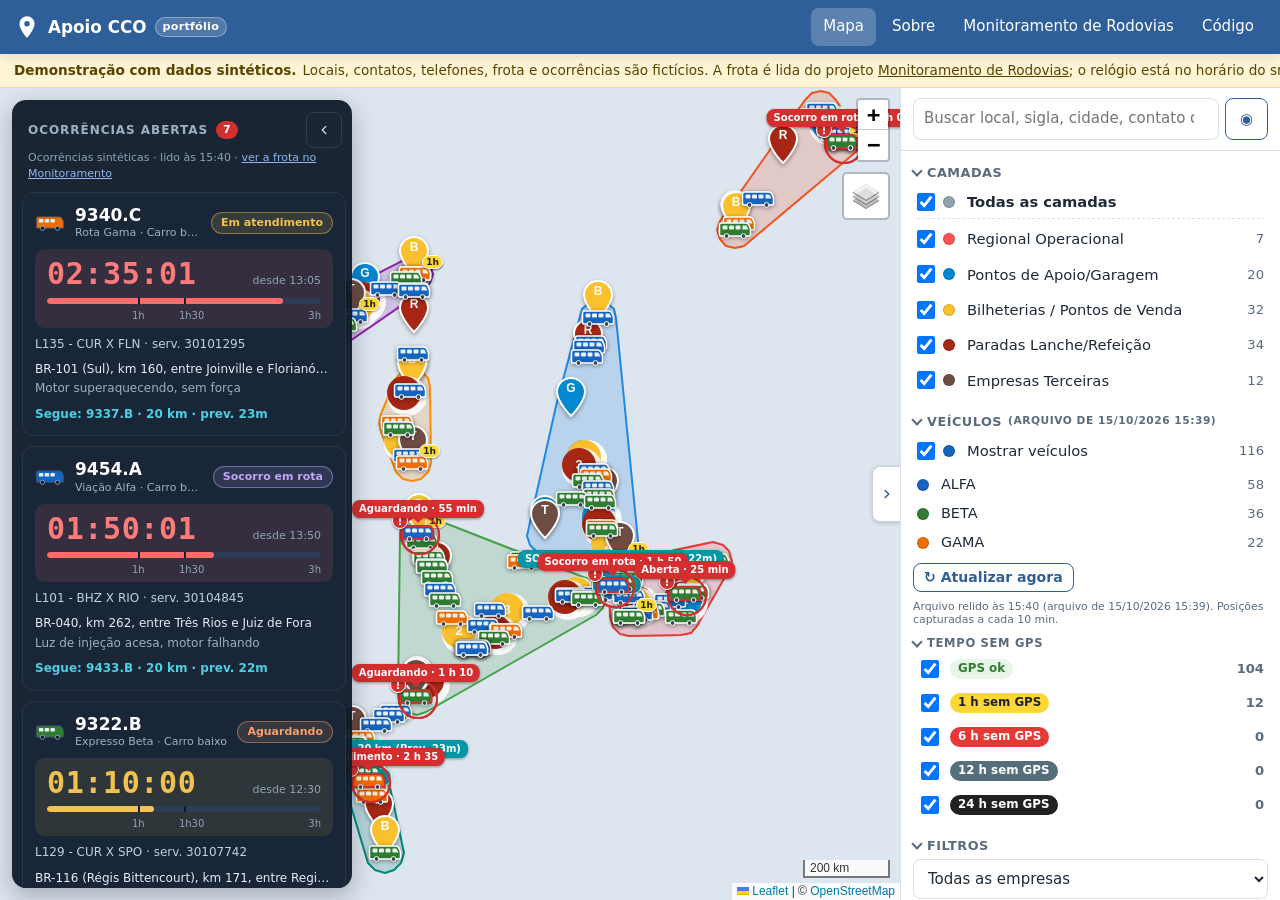
==== index.html @ 181776ce "Versão de portfólio do Apoio CCO com dados sintéticos Página estática (HTML, CSS e JavaScript) do ma" ====
<!DOCTYPE html>
<html lang="pt-BR">
<head>
<meta charset="utf-8">
<meta name="viewport" content="width=device-width, initial-scale=1, viewport-fit=cover">
<meta name="description" content="Apoio CCO, versão de portfólio: mapa de apoio a um centro de controle operacional de ônibus rodoviários, com dados sintéticos, em HTML e JavaScript puros.">
<title>Apoio CCO · demonstração</title>
<link rel="icon" href="assets/img/favicon.svg" type="image/svg+xml">
<link rel="stylesheet" href="assets/css/app.css">
<link rel="stylesheet" href="assets/vendor/leaflet/leaflet.css">
<link rel="stylesheet" href="assets/vendor/markercluster/MarkerCluster.css">
<link rel="stylesheet" href="assets/css/portfolio.css">
</head>
<body class="mapa-pagina portfolio">
<header class="topo">
  <a class="marca" href="./">
    <svg width="26" height="26" viewBox="0 0 24 24" aria-hidden="true"><path fill="currentColor" d="M12 2a7 7 0 0 0-7 7c0 5.25 7 13 7 13s7-7.75 7-13a7 7 0 0 0-7-7zm0 9.5a2.5 2.5 0 1 1 0-5 2.5 2.5 0 0 1 0 5z"/></svg>
    <span>Apoio CCO</span>
    <span class="versao" title="Versão de portfólio com dados sintéticos">portfólio</span>
  </a>
  <button class="menu-toggle" type="button" aria-label="Menu" aria-expanded="false" data-toggle="menu">&#9776;</button>
  <nav class="menu" id="menu">
    <a href="./" class="ativo">Mapa</a>
    <a href="#sobre" id="abrir-sobre">Sobre</a>
    <a href="https://danielmvr.github.io/monitoramento-rodovias-portifolio/" target="_blank" rel="noopener" title="Projeto irmão: de lá vem a frota deste mapa">Monitoramento de Rodovias</a>
    <a href="https://github.com/danielmvr/apoio-cco-portifolio" target="_blank" rel="noopener">Código</a>
  </nav>
</header>
<div class="faixa-aviso" role="note">
  <strong>Demonstração com dados sintéticos.</strong> <span class="longo">Locais, contatos, telefones, frota e ocorrências são fictícios.
  A frota é lida do projeto <a href="https://github.com/danielmvr/monitoramento-rodovias-portifolio" target="_blank" rel="noopener">Monitoramento de Rodovias</a>;
  o relógio está no horário do snapshot da frota.</span> <a href="#sobre" id="abrir-sobre-2">Saiba mais</a>.
</div>
<div class="mapa-layout" id="mapa-layout">
  <div class="mapa-area">
    <div id="mapa" role="application" aria-label="Mapa de apoio"></div>
    <section class="painel-oc" id="painel-oc" aria-label="Ocorrências de socorro abertas">
      <div class="painel-oc-topo">
        <h2>Ocorrências abertas</h2>
        <span class="painel-oc-total" id="ocorrencias-total">0</span>
        <button type="button" class="painel-oc-recolher" id="oc-recolher" aria-label="Recolher a lista de ocorrências" title="Recolher">
          <svg width="14" height="14" viewBox="0 0 24 24" aria-hidden="true"><path d="M15 6l-6 6 6 6" fill="none" stroke="currentColor" stroke-width="2.5" stroke-linecap="round" stroke-linejoin="round"/></svg>
        </button>
      </div>
      <p class="painel-oc-info"><span id="ocorrencias-info">Ocorrências sintéticas</span> · <a href="https://danielmvr.github.io/monitoramento-rodovias-portifolio/" target="_blank" rel="noopener">ver a frota no Monitoramento</a></p>
      <p class="painel-oc-erro" id="ocorrencias-erro" hidden></p>
      <div class="painel-oc-lista rolagem-escura" id="ocorrencias-lista"><p class="painel-oc-vazio">Nenhuma ocorrência aberta.</p></div>
    </section>
    <button type="button" class="pilula-oc" id="pilula-oc" aria-label="Mostrar a lista de ocorrências" hidden>
      <span>Ocorrências</span><span class="painel-oc-total" id="pilula-total">0</span><span class="pilula-tempo" id="pilula-tempo"></span>
      <svg width="14" height="14" viewBox="0 0 24 24" aria-hidden="true"><path d="M9 6l6 6-6 6" fill="none" stroke="currentColor" stroke-width="2.5" stroke-linecap="round" stroke-linejoin="round"/></svg>
    </button>
    <button type="button" class="aba-painel" id="aba-painel" aria-controls="painel" aria-expanded="true" aria-label="Recolher o painel lateral" title="Recolher o painel lateral">
      <svg width="14" height="14" viewBox="0 0 24 24" aria-hidden="true"><path d="M9 6l6 6-6 6" fill="none" stroke="currentColor" stroke-width="2.5" stroke-linecap="round" stroke-linejoin="round"/></svg>
    </button>
  </div>
  <aside class="painel-lateral" id="painel">
    <div class="painel-toggle" data-painel-toggle title="Mostrar/ocultar"></div>
    <div class="barra-busca">
      <input type="search" id="busca" placeholder="Buscar local, sigla, cidade, contato ou carro" autocomplete="off" aria-label="Buscar">
      <button type="button" class="btn sec" id="btn-localizar" title="Minha posição">&#9673;</button>
    </div>
    <div class="painel-conteudo" id="painel-conteudo">
      <div id="tela-inicial">
        <div class="secao recolhivel" id="secao-camadas">
          <h3><button type="button" class="recolher" data-recolher="camadas" aria-expanded="true">Camadas</button></h3>
          <div class="secao-corpo">
            <label class="camada-item camada-todas"><input type="checkbox" id="camadas-todas" checked><span class="bolinha" style="background:#90A4AE"></span><span>Todas as camadas</span></label>
            <div id="lista-camadas"></div>
          </div>
        </div>
        <div class="secao recolhivel" id="secao-veiculos">
          <h3><button type="button" class="recolher" data-recolher="veiculos" aria-expanded="true">Veículos <small class="mudo" id="veiculos-info"></small></button></h3>
          <div class="secao-corpo">
            <label class="camada-item"><input type="checkbox" id="veiculos-ligado" checked><span class="bolinha" style="background:#1565C0"></span><span>Mostrar veículos</span><span class="total" id="veiculos-total">0</span></label>
            <div id="veiculos-empresas"></div>
            <div class="atualizar-gps">
              <button type="button" class="btn sec pequeno" id="veiculos-atualizar" title="Relê agora o arquivo de posições do Monitoramento de Rodovias">&#8635; Atualizar agora</button>
              <small class="mudo" id="veiculos-atualizar-info">Posições capturadas a cada 10 min.</small>
            </div>
            <div class="secao recolhivel" id="secao-faixas">
              <div class="subtitulo-faixas"><button type="button" class="recolher" data-recolher="faixas" aria-expanded="true">Tempo sem GPS</button></div>
              <div class="secao-corpo" id="veiculos-faixas">
                <label class="faixa-item"><input type="checkbox" data-faixa="ok" checked><span class="chip-gps gps-ok">GPS ok</span><span class="total" data-total-faixa="ok">0</span></label>
                <label class="faixa-item"><input type="checkbox" data-faixa="1h" checked><span class="chip-gps gps-1h">1 h sem GPS</span><span class="total" data-total-faixa="1h">0</span></label>
                <label class="faixa-item"><input type="checkbox" data-faixa="6h" checked><span class="chip-gps gps-6h">6 h sem GPS</span><span class="total" data-total-faixa="6h">0</span></label>
                <label class="faixa-item"><input type="checkbox" data-faixa="12h" checked><span class="chip-gps gps-12h">12 h sem GPS</span><span class="total" data-total-faixa="12h">0</span></label>
                <label class="faixa-item"><input type="checkbox" data-faixa="24h" checked><span class="chip-gps gps-24h">24 h sem GPS</span><span class="total" data-total-faixa="24h">0</span></label>
              </div>
            </div>
            <p class="atalhos" id="veiculos-erro" hidden></p>
          </div>
        </div>
        <div class="secao recolhivel" id="filtros-extra">
          <h3><button type="button" class="recolher" data-recolher="filtros" aria-expanded="true">Filtros</button></h3>
          <div class="secao-corpo">
            <div class="grade" style="gap:8px">
              <select id="filtro-empresa" aria-label="Empresa"><option value="">Todas as empresas</option></select>
              <select id="filtro-uf" aria-label="UF"><option value="">Todas as UFs</option></select>
            </div>
            <p class="atalhos" id="filtros-aviso" hidden></p>
          </div>
        </div>
        <div class="secao">
          <h3>Dicas</h3>
          <p class="atalhos">Clique com o botão direito (ou toque e segure) em qualquer ponto do mapa para ver os apoios mais próximos ou buscar mecânicas, borracharias, postos e pedágios no OpenStreetMap. Clique num ônibus com ocorrência para ver os carros candidatos ao socorro. Use o botão &#9673; para usar a sua posição.</p>
        </div>
      </div>
      <div id="tela-resultados" hidden></div>
      <div id="tela-detalhe" hidden></div>
    </div>
  </aside>
</div>

<dialog id="sobre" class="sobre" aria-labelledby="sobre-titulo">
  <form method="dialog">
    <h2 id="sobre-titulo">Sobre esta demonstração</h2>
    <p>O <strong>Apoio CCO</strong> é um mapa de apoio ao centro de controle operacional de uma empresa de ônibus rodoviários: pontos de apoio e garagens, bilheterias, paradas de refeição, empresas terceiras e regionais, com contatos, a última posição de cada carro, as ocorrências de socorro abertas e uma busca de apoios fora do cadastro no OpenStreetMap.</p>
    <p>O sistema original é um app Django com login, perfis, cadastro, auditoria e importação de KML, hospedado em nuvem e adequado à LGPD. Esta versão de portfólio é uma página estática (HTML, CSS e JavaScript) publicada no GitHub Pages: o mesmo front-end, com as consultas ao servidor trocadas por arquivos de dados e com a lógica de posições, faixas de GPS, distâncias e previsão de chegada portada para JavaScript.</p>
    <p><strong>Todos os dados são sintéticos</strong>, gerados por script com seed fixa. A frota (carros, placas e posições) é lida do projeto irmão <a href="https://github.com/danielmvr/monitoramento-rodovias-portifolio" target="_blank" rel="noopener">Monitoramento de Rodovias</a>, também sintético; as ocorrências referem carros dessa mesma frota. Os telefones são fictícios e os botões de WhatsApp ficam desativados. O relógio da página começa no horário do snapshot da frota e avança em tempo real.</p>
    <p><a href="https://github.com/danielmvr/apoio-cco-portifolio" target="_blank" rel="noopener">Código e documentação no GitHub</a></p>
    <div class="acoes"><button type="submit" class="btn">Fechar</button></div>
  </form>
</dialog>

<script src="assets/vendor/leaflet/leaflet.js"></script>
<script src="assets/vendor/markercluster/leaflet.markercluster.js"></script>
<script src="assets/js/app.js"></script>
<script src="assets/js/dados.js"></script>
<script src="assets/js/mapa.js"></script>
</body>
</html>
---- assets/css/app.css ----
/* Apoio CCO - estilos. Paleta: azul #5389C7, dourado #DFB460, vermelho #A43C3F */
:root {
  --azul: #5389C7; --azul-escuro: #2F5F99; --azul-claro: #EAF1FA;
  --dourado: #DFB460; --vermelho: #A43C3F; --verde: #3E8E5A;
  --fundo: #F4F6F9; --papel: #FFFFFF; --texto: #1F2A37; --texto-2: #5B6B7C; --borda: #D9E0E8;
  --sombra: 0 2px 10px rgba(16, 32, 56, .12); --raio: 10px;
  --topo-altura: 54px;
}
* { box-sizing: border-box; }
[hidden] { display: none !important; }
html, body { margin: 0; height: 100%; }
body { font: 15px/1.45 system-ui, -apple-system, "Segoe UI", Roboto, Helvetica, Arial, sans-serif; color: var(--texto); background: var(--fundo); }
a { color: var(--azul-escuro); }
h1, h2, h3 { margin: 0 0 .5em; line-height: 1.2; }
h1 { font-size: 1.45rem; } h2 { font-size: 1.15rem; } h3 { font-size: 1rem; }
small, .mudo { color: var(--texto-2); }
code { background: var(--azul-claro); padding: 0 .3em; border-radius: 4px; }

/* Topo ------------------------------------------------------------------- */
.topo { height: var(--topo-altura); background: var(--azul-escuro); color: #fff; display: flex; align-items: center; padding: 0 14px; gap: 14px; position: sticky; top: 0; z-index: 1100; box-shadow: var(--sombra); }
.marca { color: #fff; text-decoration: none; font-weight: 700; display: flex; align-items: center; gap: 8px; font-size: 1.05rem; white-space: nowrap; }
.marca .versao { font-size: .7rem; font-weight: 600; letter-spacing: .02em; padding: 1px 7px; border-radius: 999px; background: rgba(255,255,255,.16); border: 1px solid rgba(255,255,255,.35); }
.menu { display: flex; align-items: center; gap: 4px; margin-left: auto; }
.menu > a, .menu summary { color: #fff; text-decoration: none; padding: 8px 12px; border-radius: 8px; cursor: pointer; list-style: none; white-space: nowrap; }
.menu > a:hover, .menu summary:hover { background: rgba(255,255,255,.14); }
.menu > a.ativo { background: rgba(255,255,255,.22); }
.menu summary small { color: rgba(255,255,255,.75); font-weight: 400; }
.menu summary::-webkit-details-marker { display: none; }
.submenu { position: relative; }
.submenu > div { position: absolute; right: 0; top: 100%; background: var(--papel); color: var(--texto); min-width: 220px; border-radius: 8px; box-shadow: var(--sombra); padding: 6px; display: flex; flex-direction: column; z-index: 1200; }
.submenu > div a, .submenu > div button.link { color: var(--texto); text-decoration: none; padding: 8px 10px; border-radius: 6px; text-align: left; background: none; border: 0; font: inherit; cursor: pointer; width: 100%; }
.submenu > div a:hover, .submenu > div button.link:hover { background: var(--azul-claro); }
.menu-toggle { display: none; margin-left: auto; background: none; border: 0; color: #fff; font-size: 1.5rem; cursor: pointer; }
@media (max-width: 860px) {
  .menu-toggle { display: block; }
  .menu { display: none; position: absolute; top: var(--topo-altura); left: 0; right: 0; background: var(--azul-escuro); flex-direction: column; align-items: stretch; padding: 8px; gap: 2px; }
  .menu.aberto { display: flex; }
  .submenu > div { position: static; box-shadow: none; background: rgba(255,255,255,.08); }
  .submenu > div a, .submenu > div button.link { color: #fff; }
}

/* Mensagens ---------------------------------------------------------------- */
.mensagens { position: fixed; top: calc(var(--topo-altura) + 10px); left: 50%; transform: translateX(-50%); z-index: 1300; width: min(560px, 94vw); display: flex; flex-direction: column; gap: 6px; }
.msg { background: var(--papel); border-left: 5px solid var(--azul); padding: 10px 36px 10px 14px; border-radius: 8px; box-shadow: var(--sombra); position: relative; }
.msg.success { border-color: var(--verde); } .msg.error { border-color: var(--vermelho); } .msg.warning { border-color: var(--dourado); }
.msg .fechar { position: absolute; right: 6px; top: 4px; background: none; border: 0; font-size: 1.3rem; cursor: pointer; color: var(--texto-2); }
body.sem-topo .mensagens { top: 10px; }

/* Layout de páginas comuns -------------------------------------------------- */
.pagina { max-width: 1100px; margin: 0 auto; padding: 22px 16px 40px; }
.pagina.estreita { max-width: 720px; }
.cartao { background: var(--papel); border-radius: var(--raio); box-shadow: var(--sombra); padding: 20px; margin-bottom: 18px; }
.cabecalho { display: flex; align-items: center; justify-content: space-between; gap: 12px; flex-wrap: wrap; margin-bottom: 14px; }
.acoes { display: flex; gap: 8px; flex-wrap: wrap; align-items: center; }

/* Botões e formulários ------------------------------------------------------ */
.btn { display: inline-flex; align-items: center; gap: 6px; padding: 8px 14px; border-radius: 8px; border: 1px solid var(--azul-escuro); background: var(--azul-escuro); color: #fff; text-decoration: none; font: inherit; font-weight: 600; cursor: pointer; line-height: 1.2; }
.btn:hover { filter: brightness(1.08); }
.btn.sec { background: var(--papel); color: var(--azul-escuro); }
.btn.sec:hover { background: var(--azul-claro); }
.btn.perigo { background: var(--vermelho); border-color: var(--vermelho); color: #fff; }
.btn.pequeno { padding: 5px 10px; font-size: .88rem; }
.btn:disabled { opacity: .55; cursor: not-allowed; }
button.link { background: none; border: 0; color: var(--azul-escuro); text-decoration: underline; cursor: pointer; font: inherit; padding: 0; }
label { display: block; font-weight: 600; margin-bottom: 4px; font-size: .92rem; }
input[type=text], input[type=password], input[type=number], input[type=email], input[type=search], input[type=date], input[type=url], select, textarea {
  width: 100%; padding: 9px 10px; border: 1px solid var(--borda); border-radius: 8px; font: inherit; background: #fff; color: var(--texto);
}
input:focus, select:focus, textarea:focus { outline: 2px solid var(--azul); outline-offset: 1px; border-color: var(--azul); }
input[type=color] { width: 60px; height: 38px; padding: 2px; border: 1px solid var(--borda); border-radius: 8px; background: #fff; }
input[type=checkbox] { width: 18px; height: 18px; vertical-align: middle; }
.campo { margin-bottom: 14px; }
.campo .ajuda, .helptext { display: block; color: var(--texto-2); font-size: .84rem; margin-top: 3px; font-weight: 400; }
.campo ul.errorlist, ul.errorlist { list-style: none; margin: 4px 0 0; padding: 0; color: var(--vermelho); font-size: .88rem; }
.erro-form { background: #FBECEC; border: 1px solid #F2C4C6; color: #7A1E22; border-radius: 8px; padding: 10px 12px; margin-bottom: 14px; }
.grade { display: grid; grid-template-columns: repeat(auto-fit, minmax(220px, 1fr)); gap: 0 16px; }
.grade .largo { grid-column: 1 / -1; }
.checkbox-linha { display: flex; align-items: center; gap: 8px; font-weight: 600; }
.checkbox-linha input { margin: 0; }
.rodape-form { display: flex; gap: 10px; align-items: center; flex-wrap: wrap; margin-top: 18px; padding-top: 14px; border-top: 1px solid var(--borda); }

/* Tabelas ------------------------------------------------------------------- */
.tabela-wrap { overflow-x: auto; }
table.tabela { width: 100%; border-collapse: collapse; font-size: .93rem; }
.tabela th, .tabela td { text-align: left; padding: 9px 10px; border-bottom: 1px solid var(--borda); vertical-align: top; }
.tabela th { background: var(--azul-claro); color: var(--azul-escuro); font-weight: 600; white-space: nowrap; position: sticky; top: 0; }
.tabela tr:hover td { background: #F8FAFD; }
.tabela th a { color: inherit; text-decoration: none; }
.etiqueta { display: inline-block; padding: 2px 8px; border-radius: 999px; font-size: .78rem; font-weight: 600; color: #fff; background: var(--azul); white-space: nowrap; }
.etiqueta.cinza { background: #8A97A6; } .etiqueta.verde { background: var(--verde); } .etiqueta.vermelha { background: var(--vermelho); } .etiqueta.dourada { background: #B98A2B; }
.bolinha { display: inline-block; width: 12px; height: 12px; border-radius: 50%; vertical-align: -1px; margin-right: 4px; border: 1px solid rgba(0,0,0,.15); }
.paginacao { display: flex; gap: 6px; align-items: center; justify-content: center; margin-top: 16px; flex-wrap: wrap; }
.paginacao a, .paginacao span { padding: 6px 10px; border-radius: 6px; border: 1px solid var(--borda); background: #fff; text-decoration: none; }
.paginacao span.atual { background: var(--azul-escuro); color: #fff; border-color: var(--azul-escuro); }
.filtros { display: flex; gap: 10px; flex-wrap: wrap; align-items: end; margin-bottom: 14px; }
.filtros .campo { margin: 0; min-width: 140px; flex: 1; }
.filtros .campo.busca { flex: 2; min-width: 200px; }

/* Cartões de indicadores --------------------------------------------------- */
.indicadores { display: grid; grid-template-columns: repeat(auto-fit, minmax(150px, 1fr)); gap: 12px; margin-bottom: 18px; }
.indicador { background: var(--papel); border-radius: var(--raio); box-shadow: var(--sombra); padding: 14px 16px; }
.indicador .valor { font-size: 1.7rem; font-weight: 700; color: var(--azul-escuro); }
.indicador .rotulo { color: var(--texto-2); font-size: .86rem; }
.indicador.alerta .valor { color: var(--vermelho); }

/* Login --------------------------------------------------------------------- */
.login-fundo { min-height: 100%; display: flex; align-items: center; justify-content: center; padding: 20px; background: linear-gradient(160deg, var(--azul-escuro), var(--azul) 60%, #7FA8DB); }
.login-caixa { background: var(--papel); width: min(420px, 100%); border-radius: 14px; box-shadow: 0 10px 40px rgba(0,0,0,.25); padding: 28px 26px; }
.login-caixa .marca-login { display: flex; align-items: center; gap: 10px; color: var(--azul-escuro); font-weight: 700; font-size: 1.3rem; margin-bottom: 4px; }
.login-caixa .aviso { font-size: .82rem; color: var(--texto-2); margin-top: 16px; border-top: 1px solid var(--borda); padding-top: 12px; }
.senha-temporaria { font-family: ui-monospace, SFMono-Regular, Menlo, Consolas, monospace; font-size: 1.5rem; letter-spacing: .08em; background: var(--azul-claro); padding: 12px 16px; border-radius: 8px; display: inline-block; user-select: all; }

/* Mapa ---------------------------------------------------------------------- */
body.mapa-pagina { overflow: hidden; }
.mapa-layout { position: relative; height: calc(100vh - var(--topo-altura)); height: calc(100dvh - var(--topo-altura)); display: flex; }
/* o mapa ocupa toda a área; o painel de ocorrências e a aba da lateral flutuam por cima */
.mapa-area { position: relative; flex: 1; min-width: 0; height: 100%; }
#mapa { position: absolute; top: 0; right: 0; bottom: 0; left: 0; z-index: 0; background: #DDE5EE; }
.painel-lateral { width: 380px; max-width: 100%; height: 100%; background: var(--papel); border-left: 1px solid var(--borda); display: flex; flex-direction: column; z-index: 1000; }
.painel-lateral .barra-busca { padding: 10px 12px; border-bottom: 1px solid var(--borda); display: flex; gap: 6px; }
.painel-lateral .barra-busca input { flex: 1; }
.painel-conteudo { flex: 1; overflow-y: auto; padding: 12px; }
.painel-lateral h2 { font-size: 1.05rem; color: var(--azul-escuro); margin: 0 0 8px; }
.secao { margin-bottom: 16px; }
.secao h3 { font-size: .8rem; text-transform: uppercase; letter-spacing: .04em; color: var(--texto-2); margin: 0 0 6px; }
.camada-item { display: flex; align-items: center; gap: 8px; padding: 5px 4px; border-radius: 6px; cursor: pointer; font-weight: 500; }
.camada-item:hover { background: var(--azul-claro); }
.camada-item input { margin: 0; }
.camada-item .total { margin-left: auto; color: var(--texto-2); font-size: .82rem; }
.resultado { display: flex; gap: 10px; align-items: center; padding: 8px; border-radius: 8px; cursor: pointer; border: 1px solid transparent; }
.resultado:hover { background: var(--azul-claro); }
.resultado .nome { font-weight: 600; }
.resultado .sub { font-size: .82rem; color: var(--texto-2); }
.resultado .dist { margin-left: auto; font-weight: 600; color: var(--azul-escuro); white-space: nowrap; font-size: .88rem; }
.detalhe-cabecalho { display: flex; gap: 10px; align-items: flex-start; }
.detalhe-cabecalho .btn-voltar { background: none; border: 0; cursor: pointer; font-size: 1.3rem; color: var(--azul-escuro); padding: 0 4px; }
.detalhe-cabecalho h2 { flex: 1; }
.linha-info { display: flex; gap: 8px; align-items: flex-start; margin: 6px 0; font-size: .93rem; }
.linha-info .rotulo { color: var(--texto-2); min-width: 80px; font-size: .84rem; padding-top: 1px; }
.contato { border: 1px solid var(--borda); border-radius: 8px; padding: 8px 10px; margin-bottom: 8px; display: flex; align-items: center; gap: 8px; flex-wrap: wrap; }
.contato .quem { flex: 1; min-width: 120px; }
.contato .quem .funcao { font-size: .78rem; color: var(--texto-2); text-transform: uppercase; letter-spacing: .03em; }
.contato .quem .nome { font-weight: 600; }
.contato .quem .tel { font-size: .95rem; }
.contato .quem .obs { font-size: .8rem; color: var(--texto-2); }
.btn-icone { display: inline-flex; align-items: center; justify-content: center; width: 38px; height: 38px; border-radius: 50%; border: 1px solid var(--borda); background: #fff; color: var(--azul-escuro); text-decoration: none; }
.btn-icone:hover { background: var(--azul-claro); }
.btn-icone.zap { color: #1E8E4E; }
.botoes-detalhe { display: flex; gap: 8px; flex-wrap: wrap; margin: 12px 0; }
.vazio { color: var(--texto-2); font-style: italic; padding: 8px 0; }
.marcador-pino { position: relative; }
.marcador-pino svg { filter: drop-shadow(0 2px 2px rgba(0,0,0,.35)); }
.marcador-pino span { position: absolute; left: 0; right: 0; top: 5px; text-align: center; font-size: 12px; font-weight: 700; color: #fff; line-height: 1; }
/* ônibus: silhueta lateral (34x20) + etiqueta de tempo sem GPS no canto */
.marcador-onibus { position: relative; width: 34px; height: 20px; line-height: 0; }
.marcador-onibus svg { display: block; filter: drop-shadow(0 1px 2px rgba(0,0,0,.4)); }
.marcador-onibus.destaque svg { filter: drop-shadow(0 0 3px #DFB460) drop-shadow(0 0 3px #DFB460) drop-shadow(0 1px 2px rgba(0,0,0,.4)); }
.tag-gps { position: absolute; top: -9px; right: -11px; font: 700 9px/12px system-ui, -apple-system, "Segoe UI", Roboto, Helvetica, Arial, sans-serif; padding: 0 3px; border-radius: 7px; border: 1px solid #fff; box-shadow: 0 1px 2px rgba(0,0,0,.35); white-space: nowrap; }
/* ocorrência aberta no Fluxo: radar (anéis que se expandem), selo "!" e etiqueta com o status */
.marcador-onibus.com-ocorrencia::before, .marcador-onibus.com-ocorrencia::after { content: ""; position: absolute; left: 50%; top: 50%; width: 36px; height: 36px; margin: -18px 0 0 -18px; border-radius: 50%; border: 2.5px solid #D32F2F; pointer-events: none; animation: radar-oc 2.2s ease-out infinite; }
.marcador-onibus.com-ocorrencia::after { animation-delay: 1.1s; }
.marcador-onibus.com-ocorrencia svg { position: relative; z-index: 2; }
@keyframes radar-oc { 0% { transform: scale(.45); opacity: .95; } 100% { transform: scale(2.7); opacity: 0; } }
.selo-oc { position: absolute; left: -9px; top: -10px; z-index: 4; width: 16px; height: 16px; border-radius: 50%; background: #D32F2F; color: #fff; font: 900 11px/16px system-ui, -apple-system, "Segoe UI", Roboto, Helvetica, Arial, sans-serif; text-align: center; border: 1.5px solid #fff; box-shadow: 0 1px 2px rgba(0,0,0,.4); }
.rotulo-oc { position: absolute; left: 50%; bottom: 25px; transform: translateX(-50%); z-index: 4; background: #D32F2F; color: #fff; font: 700 10px/14px system-ui, -apple-system, "Segoe UI", Roboto, Helvetica, Arial, sans-serif; padding: 2px 7px; border-radius: 8px; white-space: nowrap; box-shadow: 0 1px 3px rgba(0,0,0,.4); animation: respirar-oc 2.4s ease-in-out infinite; }
.rotulo-oc::after { content: ""; position: absolute; left: 50%; bottom: -5px; margin-left: -5px; border: 5px solid transparent; border-top-color: #D32F2F; border-bottom: 0; }
@keyframes respirar-oc { 0%, 100% { transform: translateX(-50%) scale(1); } 50% { transform: translateX(-50%) scale(1.07); } }
@media (prefers-reduced-motion: reduce) { .marcador-onibus.com-ocorrencia::before, .marcador-onibus.com-ocorrencia::after, .rotulo-oc { animation: none; } .marcador-onibus.com-ocorrencia::before { transform: scale(1.3); opacity: .7; } .marcador-onibus.com-ocorrencia::after { display: none; } }
.chip-oc { display: inline-block; padding: 1px 8px; border-radius: 999px; font-size: .74rem; font-weight: 700; color: #fff; white-space: nowrap; line-height: 1.5; }
.bloco-oc { background: #FDECEA; border: 1px solid #D32F2F; border-radius: 8px; padding: 8px 10px; margin: 0 0 10px; }
.bloco-oc h4 { margin: 0 0 6px; font-size: .72rem; letter-spacing: .06em; text-transform: uppercase; color: #B71C1C; }
.tooltip-veiculo .tt-oc { margin-top: 3px; }
.tag-gps.gps-1h, .chip-gps.gps-1h { background: #FDD835; color: #212121; }
.tag-gps.gps-6h, .chip-gps.gps-6h { background: #E53935; color: #fff; }
.tag-gps.gps-12h, .chip-gps.gps-12h { background: #546E7A; color: #fff; }
.tag-gps.gps-24h, .chip-gps.gps-24h { background: #212121; color: #fff; }
.marcador-onibus.gps-24h svg { opacity: .7; }
/* carro que segue para um socorro: contorno azul-petróleo, etiqueta e linha tracejada "andando" até o carro quebrado */
.rotulo-soc { position: absolute; left: 50%; bottom: 25px; transform: translateX(-50%); z-index: 4; background: #0097A7; color: #fff; font: 700 10px/14px system-ui, -apple-system, "Segoe UI", Roboto, Helvetica, Arial, sans-serif; padding: 2px 7px; border-radius: 8px; white-space: nowrap; box-shadow: 0 1px 3px rgba(0,0,0,.4); }
.rotulo-soc::after { content: ""; position: absolute; left: 50%; bottom: -5px; margin-left: -5px; border: 5px solid transparent; border-top-color: #0097A7; border-bottom: 0; }
.linha-socorro { animation: andar-socorro 1.2s linear infinite; }
@keyframes andar-socorro { to { stroke-dashoffset: -15; } }
@media (prefers-reduced-motion: reduce) { .linha-socorro { animation: none; } }
.dist-socorro { position: absolute; left: 0; top: 0; transform: translate(-50%, -50%); background: #0097A7; color: #fff; font: 700 10px/16px system-ui, -apple-system, "Segoe UI", Roboto, Helvetica, Arial, sans-serif; padding: 0 7px; border-radius: 8px; white-space: nowrap; border: 1.5px solid #fff; box-shadow: 0 1px 2px rgba(0,0,0,.35); }
.bloco-soc { background: #E0F7FA; border: 1px solid #0097A7; border-radius: 8px; padding: 8px 10px; margin: 0 0 10px; }
.bloco-soc h4 { margin: 0 0 6px; font-size: .72rem; letter-spacing: .06em; text-transform: uppercase; color: #006978; }
/* carros candidatos a atender um socorro: retas finas tracejadas (sem animação) e lista no painel do carro quebrado */
.bloco-cand { background: #ECEFF1; border: 1px solid #90A4AE; border-radius: 8px; padding: 8px 10px; margin: 0 0 10px; }
.bloco-cand h4 { margin: 0 0 6px; font-size: .72rem; letter-spacing: .06em; text-transform: uppercase; color: #455A64; }
.cand-item { display: flex; gap: 8px; align-items: center; padding: 5px 6px; border-radius: 6px; cursor: pointer; border: 1px solid transparent; }
.cand-item:hover { background: #fff; border-color: #B0BEC5; }
.cand-item .nome { font-weight: 600; font-size: .9rem; }
.cand-item .sub { font-size: .8rem; color: var(--texto-2); }
.rotulo-cand { position: absolute; left: 0; top: 0; transform: translate(-50%, -50%); background: #fff; color: #37474F; font: 600 10px/15px system-ui, -apple-system, "Segoe UI", Roboto, Helvetica, Arial, sans-serif; padding: 0 6px; border-radius: 8px; white-space: nowrap; border: 1px solid #90A4AE; box-shadow: 0 1px 2px rgba(0,0,0,.25); }
/* apoios fora do cadastro (OpenStreetMap) */
.osm-cats { display: flex; flex-wrap: wrap; gap: 5px; margin: 4px 0 8px; }
.chip-cat { all: unset; cursor: pointer; display: inline-flex; align-items: center; gap: 5px; padding: 2px 9px 2px 3px; border-radius: 999px; border: 1px solid var(--borda); font-size: .78rem; font-weight: 600; color: var(--texto-2); opacity: .55; }
.chip-cat .sigla { display: inline-flex; align-items: center; justify-content: center; min-width: 18px; height: 18px; padding: 0 3px; border-radius: 999px; background: var(--cor); color: #fff; font-size: .68rem; font-weight: 700; }
.chip-cat.ativa { opacity: 1; color: var(--texto); border-color: var(--cor); background: #fff; }
.osm-linha { display: flex; align-items: center; gap: 8px; flex-wrap: wrap; margin: 0 0 6px; font-size: .85rem; }
.osm-linha select { padding: 3px 6px; border-radius: 6px; border: 1px solid var(--borda); font: inherit; font-size: .85rem; }
.osm-google a { white-space: nowrap; }
.osm-progresso { font-size: .82rem; font-weight: 600; color: var(--azul-escuro); margin: 4px 0 6px; }
.osm-erros { color: var(--vermelho); }
.osm-titulo { display: flex; align-items: center; gap: 6px; margin: 10px 0 2px; font-size: .78rem; letter-spacing: .04em; text-transform: uppercase; color: var(--texto-2); }
.marcador-osm { width: 22px; height: 22px; border-radius: 50%; color: #fff; font: 700 10px/22px system-ui, -apple-system, "Segoe UI", Roboto, Helvetica, Arial, sans-serif; text-align: center; border: 2px solid #fff; box-shadow: 0 1px 3px rgba(0,0,0,.4); letter-spacing: -.02em; }
.popup-osm { font-size: .85rem; line-height: 1.4; }
.popup-osm .mudo { color: var(--texto-2); }
.popup-osm .popup-links { margin-top: 5px; }
.camada-todas { border-bottom: 1px dashed var(--borda); margin-bottom: 4px; padding-bottom: 6px; font-weight: 600; }
.chip-gps { display: inline-block; padding: 1px 8px; border-radius: 999px; font-size: .74rem; font-weight: 700; white-space: nowrap; line-height: 1.5; }
.chip-gps.gps-ok { background: #E8F5E9; color: #2E7D32; }
.subtitulo-faixas { margin: 8px 0 2px; font-size: .72rem; font-weight: 700; letter-spacing: .06em; text-transform: uppercase; color: var(--texto-2); }
.faixa-item { display: flex; align-items: center; gap: 8px; padding: 3px 4px; font-size: .88rem; cursor: pointer; border-radius: 6px; }
.faixa-item:hover { background: var(--azul-claro); }
.faixa-item .total { margin-left: auto; color: var(--texto-2); font-size: .82rem; }
.resultado .chip-res { margin-left: auto; }
.tooltip-veiculo { font: inherit; font-size: .82rem; line-height: 1.35; padding: 6px 9px; border-radius: 6px; border-color: #c9d1d9; }
.tooltip-veiculo .tt-titulo { font-weight: 700; font-size: .86rem; }
.tooltip-veiculo .tt-sub { color: var(--texto-2); }
.tooltip-veiculo .tt-gps { margin-top: 3px; }
.tooltip-veiculo .mudo { color: var(--texto-2); }
.veiculo-item { display: flex; align-items: center; gap: 8px; padding: 4px 4px; font-size: .9rem; cursor: pointer; border-radius: 6px; }
.veiculo-item:hover { background: var(--azul-claro); }
.veiculo-item .total { margin-left: auto; color: var(--texto-2); font-size: .82rem; }
.veiculo-item.desligado { opacity: .45; }
.marcador-aqui { width: 16px; height: 16px; border-radius: 50%; background: var(--dourado); border: 3px solid #fff; box-shadow: 0 0 0 2px var(--dourado); }
.cluster-cco { background: rgba(255,255,255,.85); border-radius: 50%; display: flex; align-items: center; justify-content: center; font-weight: 700; color: #fff; }
.cluster-cco div { width: 34px; height: 34px; border-radius: 50%; display: flex; align-items: center; justify-content: center; font-size: 13px; }
.leaflet-popup-content { font: inherit; }
.leaflet-popup-content .menu-contexto { display: flex; flex-direction: column; gap: 4px; min-width: 190px; }
.leaflet-popup-content .menu-contexto button { text-align: left; }
.painel-toggle { display: none; }
.legenda-chip { display: inline-flex; align-items: center; gap: 5px; font-size: .8rem; color: var(--texto-2); margin-right: 8px; }
.leaflet-control-locate a { font-size: 18px; line-height: 30px; text-align: center; }
.leaflet-container a.leaflet-popup-close-button { font-size: 20px; }
.atalhos { font-size: .8rem; color: var(--texto-2); }
.detalhe-original { font-size: .8rem; color: var(--texto-2); white-space: pre-wrap; background: var(--fundo); padding: 8px; border-radius: 6px; }
.painel-conteudo details summary { cursor: pointer; color: var(--azul-escuro); font-size: .88rem; }

@media (max-width: 760px) {
  .mapa-layout { flex-direction: column; }
  .painel-lateral { position: absolute; left: 0; right: 0; bottom: 0; width: 100%; height: 46%; border-left: 0; border-top: 1px solid var(--borda); border-radius: 14px 14px 0 0; box-shadow: 0 -4px 16px rgba(0,0,0,.15); transition: height .2s; }
  .painel-lateral.recolhido { height: 56px; overflow: hidden; }
  .painel-lateral.expandido { height: 85%; }
  .painel-toggle { display: block; width: 44px; height: 5px; background: var(--borda); border-radius: 3px; margin: 8px auto 0; cursor: pointer; }
}

/* Formulário de local --------------------------------------------------------- */
#mapa-form { height: 320px; border-radius: 8px; border: 1px solid var(--borda); }
.contatos-tabela { width: 100%; border-collapse: collapse; }
.contatos-tabela th { text-align: left; font-size: .82rem; color: var(--texto-2); padding: 4px 6px; }
.contatos-tabela td { padding: 4px 6px; vertical-align: top; }
.contatos-tabela input { padding: 7px 8px; }
.contatos-tabela .remover { text-align: center; }
.contatos-tabela tr.apagado { opacity: .4; }
.geocode-resultados { display: flex; flex-direction: column; gap: 4px; margin-top: 6px; }
.geocode-resultados button { text-align: left; padding: 6px 8px; border: 1px solid var(--borda); background: #fff; border-radius: 6px; cursor: pointer; font: inherit; font-size: .88rem; }
.geocode-resultados button:hover { background: var(--azul-claro); }
.dica { background: var(--azul-claro); border-radius: 8px; padding: 10px 12px; font-size: .88rem; color: var(--azul-escuro); margin-bottom: 12px; }
.termo h2 { margin-top: 1.2em; }
.termo p, .termo li { font-size: .95rem; }

@media print { .topo, .mensagens, .acoes, .filtros, .paginacao { display: none !important; } }

.lista-diferencas { margin: 0; padding-left: 18px; font-size: .9rem; }
.lista-diferencas li { margin: 4px 0; }

/* seções recolhíveis da lateral */
.recolher { all: unset; cursor: pointer; display: inline-flex; align-items: center; gap: 6px; font: inherit; color: inherit; text-transform: inherit; letter-spacing: inherit; }
.recolher::before { content: ""; width: 6px; height: 6px; border-right: 2px solid currentColor; border-bottom: 2px solid currentColor; transform: rotate(45deg); margin-top: -3px; transition: transform .15s; flex: none; }
.recolhivel.recolhido .recolher::before { transform: rotate(-45deg); margin-top: 0; }
.recolhivel.recolhido > .secao-corpo { display: none; }
.recolher:focus-visible { outline: 2px solid var(--azul); outline-offset: 2px; border-radius: 3px; }
#secao-faixas { margin-bottom: 4px; }
.atualizar-gps { display: flex; align-items: center; gap: 8px; margin: 6px 0 4px; flex-wrap: wrap; }
.atualizar-gps small { font-size: .68rem; line-height: 1.2; }
#veiculos-atualizar[disabled] { opacity: .6; cursor: wait; }

/* ocorrências do Fluxo: painel escuro flutuante à esquerda do mapa, um card por ocorrência com cronômetro ao vivo */
.painel-oc { position: absolute; left: 12px; top: 12px; z-index: 500; width: 340px; max-width: calc(100% - 24px); max-height: calc(100% - 24px); display: flex; flex-direction: column; background: rgba(15,27,42,.95); color: #E6EDF5; border-radius: 14px; box-shadow: 0 8px 24px rgba(10,20,35,.28); overflow: hidden; }
.painel-oc-topo { display: flex; align-items: center; gap: 8px; padding: 12px 10px 2px 16px; }
.painel-oc-topo h2 { margin: 0; font-size: 12px; font-weight: 700; letter-spacing: .08em; text-transform: uppercase; color: #9FB0C3; }
.painel-oc-total { font-size: 11px; font-weight: 700; line-height: 1.5; color: #fff; background: #D32F2F; border-radius: 999px; padding: 1px 7px; }
.painel-oc-recolher { margin-left: auto; width: 36px; height: 36px; flex: none; display: flex; align-items: center; justify-content: center; padding: 0; background: transparent; color: #C3D0DD; border: 1px solid #2A3D55; border-radius: 8px; cursor: pointer; }
.painel-oc-recolher:hover { background: #182638; color: #fff; }
.painel-oc-info { margin: 0; padding: 0 16px 10px; font-size: 11px; color: #8FA3B8; }
.painel-oc-info a { color: #8FB8F0; }
.painel-oc-erro { margin: 0 10px 10px; padding: 6px 8px; border-radius: 8px; background: rgba(255,107,107,.12); color: #FF9A9A; font-size: 12px; }
.painel-oc-lista { flex: 1; min-height: 0; overflow-y: auto; display: flex; flex-direction: column; gap: 10px; padding: 0 6px 10px 10px; }
.painel-oc-vazio { margin: 2px 6px 6px; font-size: 13px; color: #8FA3B8; }
.oc-card { flex: none; display: flex; flex-direction: column; gap: 8px; padding: 12px; background: #182638; border: 1px solid #24364C; border-radius: 12px; color: #E6EDF5; cursor: pointer; }
.oc-card:hover { background: #1B2B40; border-color: #3E5878; }
.oc-cab { display: flex; align-items: center; gap: 10px; min-width: 0; }
.oc-cab svg { flex: none; }
.oc-ident { display: flex; flex-direction: column; min-width: 0; }
.oc-carro { font-size: 17px; font-weight: 700; line-height: 1.2; color: #fff; }
.oc-emp { font-size: 11px; color: #9FB0C3; white-space: nowrap; overflow: hidden; text-overflow: ellipsis; }
.oc-status { margin-left: auto; flex: none; font-size: 11px; font-weight: 700; padding: 2px 9px; border: 1px solid; border-radius: 999px; white-space: nowrap; }
.oc-tempo { display: flex; flex-direction: column; gap: 6px; padding: 8px 12px 6px; border-radius: 10px; background: #0F1B2A; }
.oc-tempo-linha { display: flex; align-items: baseline; justify-content: space-between; gap: 8px; }
.oc-relogio { font-family: ui-monospace, SFMono-Regular, Menlo, Consolas, monospace; font-size: 30px; font-weight: 700; line-height: 1.15; letter-spacing: .02em; font-variant-numeric: tabular-nums; color: #E6EDF5; }
.oc-desde { font-size: 11px; color: #8FA3B8; white-space: nowrap; }
.oc-barra { position: relative; height: 6px; border-radius: 3px; background: #2A3D55; overflow: hidden; }
.oc-barra-fill { position: absolute; left: 0; top: 0; bottom: 0; width: 0; border-radius: 3px; background: #6EA8FE; }
.oc-barra-marca { position: absolute; top: 0; bottom: 0; width: 2px; background: #0F1B2A; }
.oc-escala { position: relative; height: 12px; font-size: 10px; line-height: 12px; color: #8FA3B8; }
.oc-escala span { position: absolute; top: 0; }
.oc-card.nivel-1 .oc-tempo { background: rgba(242,193,78,.10); }
.oc-card.nivel-1 .oc-relogio { color: #F2C14E; }
.oc-card.nivel-1 .oc-barra-fill { background: #F2C14E; }
.oc-card.nivel-2 .oc-tempo { background: rgba(255,107,107,.12); }
.oc-card.nivel-2 .oc-relogio { color: #FF7A7A; }
.oc-card.nivel-2 .oc-barra-fill { background: #FF6B6B; }
.oc-linha { font-size: 12px; color: #C3D0DD; }
.oc-local, .oc-defeito { font-size: 12px; white-space: nowrap; overflow: hidden; text-overflow: ellipsis; }
.oc-local { color: #E6EDF5; }
.oc-defeito { color: #9FB0C3; }
.oc-local + .oc-defeito { margin-top: -6px; }
.oc-segue { align-self: flex-start; font-size: 12px; font-weight: 600; color: #4DD0E1; cursor: pointer; }
.oc-segue:hover { text-decoration: underline; }
.oc-semgps { font-size: 11px; color: #8FA3B8; }
.oc-card.sem-posicao .oc-cab svg { opacity: .55; }
.pilula-oc { position: absolute; left: 12px; top: 12px; z-index: 500; height: 44px; display: flex; align-items: center; gap: 10px; padding: 0 14px; background: rgba(15,27,42,.95); color: #fff; border: 0; border-radius: 999px; box-shadow: 0 6px 18px rgba(10,20,35,.28); font: inherit; font-size: 13px; font-weight: 600; cursor: pointer; }
.pilula-oc:hover { background: #182638; }
.pilula-tempo { font-family: ui-monospace, SFMono-Regular, Menlo, Consolas, monospace; font-size: 13px; font-variant-numeric: tabular-nums; color: #E6EDF5; }
.pilula-tempo.nivel-1 { color: #F2C14E; }
.pilula-tempo.nivel-2 { color: #FF7A7A; }
.oc-card:focus-visible, .painel-oc-recolher:focus-visible, .pilula-oc:focus-visible { outline: 2px solid #8FB8F0; outline-offset: 2px; }
/* rolagem fina e escura, no tom do painel */
.rolagem-escura { scrollbar-width: thin; scrollbar-color: #34506F transparent; }
.rolagem-escura::-webkit-scrollbar { width: 8px; }
.rolagem-escura::-webkit-scrollbar-track { background: transparent; }
.rolagem-escura::-webkit-scrollbar-thumb { background: #2A3D55; border-radius: 999px; border: 2px solid rgba(15,27,42,.95); }
.rolagem-escura::-webkit-scrollbar-thumb:hover { background: #3E5878; }
/* aba com seta para recolher e mostrar o painel lateral direito */
.aba-painel { position: absolute; right: 0; top: 50%; transform: translateY(-50%); z-index: 500; width: 28px; height: 56px; padding: 0; display: flex; align-items: center; justify-content: center; background: #fff; color: var(--azul-escuro); border: 1px solid #C9D2DC; border-right: 0; border-radius: 8px 0 0 8px; box-shadow: 0 1px 4px rgba(16,32,56,.18); cursor: pointer; }
.aba-painel:hover { background: var(--azul-claro); }
.aba-painel:focus-visible { outline: 2px solid var(--azul); outline-offset: 2px; }
.aba-painel svg { transition: transform .15s; }
.mapa-layout.lateral-fechada .aba-painel svg { transform: rotate(180deg); }
@media (min-width: 761px) { .mapa-layout.lateral-fechada .painel-lateral { display: none; } }
/* celular: a lateral vira gaveta embaixo (sem a aba) e o painel de ocorrências ocupa a largura, acima da gaveta */
@media (max-width: 760px) {
  .aba-painel { display: none; }
  .painel-oc { right: 12px; width: auto; max-height: calc(54% - 24px); }
}
---- assets/vendor/leaflet/leaflet.css ----
/* required styles */

.leaflet-pane,
.leaflet-tile,
.leaflet-marker-icon,
.leaflet-marker-shadow,
.leaflet-tile-container,
.leaflet-pane > svg,
.leaflet-pane > canvas,
.leaflet-zoom-box,
.leaflet-image-layer,
.leaflet-layer {
	position: absolute;
	left: 0;
	top: 0;
	}
.leaflet-container {
	overflow: hidden;
	}
.leaflet-tile,
.leaflet-marker-icon,
.leaflet-marker-shadow {
	-webkit-user-select: none;
	   -moz-user-select: none;
	        user-select: none;
	  -webkit-user-drag: none;
	}
/* Prevents IE11 from highlighting tiles in blue */
.leaflet-tile::selection {
	background: transparent;
}
/* Safari renders non-retina tile on retina better with this, but Chrome is worse */
.leaflet-safari .leaflet-tile {
	image-rendering: -webkit-optimize-contrast;
	}
/* hack that prevents hw layers "stretching" when loading new tiles */
.leaflet-safari .leaflet-tile-container {
	width: 1600px;
	height: 1600px;
	-webkit-transform-origin: 0 0;
	}
.leaflet-marker-icon,
.leaflet-marker-shadow {
	display: block;
	}
/* .leaflet-container svg: reset svg max-width decleration shipped in Joomla! (joomla.org) 3.x */
/* .leaflet-container img: map is broken in FF if you have max-width: 100% on tiles */
.leaflet-container .leaflet-overlay-pane svg {
	max-width: none !important;
	max-height: none !important;
	}
.leaflet-container .leaflet-marker-pane img,
.leaflet-container .leaflet-shadow-pane img,
.leaflet-container .leaflet-tile-pane img,
.leaflet-container img.leaflet-image-layer,
.leaflet-container .leaflet-tile {
	max-width: none !important;
	max-height: none !important;
	width: auto;
	padding: 0;
	}

.leaflet-container img.leaflet-tile {
	/* See: https://bugs.chromium.org/p/chromium/issues/detail?id=600120 */
	mix-blend-mode: plus-lighter;
}

.leaflet-container.leaflet-touch-zoom {
	-ms-touch-action: pan-x pan-y;
	touch-action: pan-x pan-y;
	}
.leaflet-container.leaflet-touch-drag {
	-ms-touch-action: pinch-zoom;
	/* Fallback for FF which doesn't support pinch-zoom */
	touch-action: none;
	touch-action: pinch-zoom;
}
.leaflet-container.leaflet-touch-drag.leaflet-touch-zoom {
	-ms-touch-action: none;
	touch-action: none;
}
.leaflet-container {
	-webkit-tap-highlight-color: transparent;
}
.leaflet-container a {
	-webkit-tap-highlight-color: rgba(51, 181, 229, 0.4);
}
.leaflet-tile {
	filter: inherit;
	visibility: hidden;
	}
.leaflet-tile-loaded {
	visibility: inherit;
	}
.leaflet-zoom-box {
	width: 0;
	height: 0;
	-moz-box-sizing: border-box;
	     box-sizing: border-box;
	z-index: 800;
	}
/* workaround for https://bugzilla.mozilla.org/show_bug.cgi?id=888319 */
.leaflet-overlay-pane svg {
	-moz-user-select: none;
	}

.leaflet-pane         { z-index: 400; }

.leaflet-tile-pane    { z-index: 200; }
.leaflet-overlay-pane { z-index: 400; }
.leaflet-shadow-pane  { z-index: 500; }
.leaflet-marker-pane  { z-index: 600; }
.leaflet-tooltip-pane   { z-index: 650; }
.leaflet-popup-pane   { z-index: 700; }

.leaflet-map-pane canvas { z-index: 100; }
.leaflet-map-pane svg    { z-index: 200; }

.leaflet-vml-shape {
	width: 1px;
	height: 1px;
	}
.lvml {
	behavior: url(#default#VML);
	display: inline-block;
	position: absolute;
	}


/* control positioning */

.leaflet-control {
	position: relative;
	z-index: 800;
	pointer-events: visiblePainted; /* IE 9-10 doesn't have auto */
	pointer-events: auto;
	}
.leaflet-top,
.leaflet-bottom {
	position: absolute;
	z-index: 1000;
	pointer-events: none;
	}
.leaflet-top {
	top: 0;
	}
.leaflet-right {
	right: 0;
	}
.leaflet-bottom {
	bottom: 0;
	}
.leaflet-left {
	left: 0;
	}
.leaflet-control {
	float: left;
	clear: both;
	}
.leaflet-right .leaflet-control {
	float: right;
	}
.leaflet-top .leaflet-control {
	margin-top: 10px;
	}
.leaflet-bottom .leaflet-control {
	margin-bottom: 10px;
	}
.leaflet-left .leaflet-control {
	margin-left: 10px;
	}
.leaflet-right .leaflet-control {
	margin-right: 10px;
	}


/* zoom and fade animations */

.leaflet-fade-anim .leaflet-popup {
	opacity: 0;
	-webkit-transition: opacity 0.2s linear;
	   -moz-transition: opacity 0.2s linear;
	        transition: opacity 0.2s linear;
	}
.leaflet-fade-anim .leaflet-map-pane .leaflet-popup {
	opacity: 1;
	}
.leaflet-zoom-animated {
	-webkit-transform-origin: 0 0;
	    -ms-transform-origin: 0 0;
	        transform-origin: 0 0;
	}
svg.leaflet-zoom-animated {
	will-change: transform;
}

.leaflet-zoom-anim .leaflet-zoom-animated {
	-webkit-transition: -webkit-transform 0.25s cubic-bezier(0,0,0.25,1);
	   -moz-transition:    -moz-transform 0.25s cubic-bezier(0,0,0.25,1);
	        transition:         transform 0.25s cubic-bezier(0,0,0.25,1);
	}
.leaflet-zoom-anim .leaflet-tile,
.leaflet-pan-anim .leaflet-tile {
	-webkit-transition: none;
	   -moz-transition: none;
	        transition: none;
	}

.leaflet-zoom-anim .leaflet-zoom-hide {
	visibility: hidden;
	}


/* cursors */

.leaflet-interactive {
	cursor: pointer;
	}
.leaflet-grab {
	cursor: -webkit-grab;
	cursor:    -moz-grab;
	cursor:         grab;
	}
.leaflet-crosshair,
.leaflet-crosshair .leaflet-interactive {
	cursor: crosshair;
	}
.leaflet-popup-pane,
.leaflet-control {
	cursor: auto;
	}
.leaflet-dragging .leaflet-grab,
.leaflet-dragging .leaflet-grab .leaflet-interactive,
.leaflet-dragging .leaflet-marker-draggable {
	cursor: move;
	cursor: -webkit-grabbing;
	cursor:    -moz-grabbing;
	cursor:         grabbing;
	}

/* marker & overlays interactivity */
.leaflet-marker-icon,
.leaflet-marker-shadow,
.leaflet-image-layer,
.leaflet-pane > svg path,
.leaflet-tile-container {
	pointer-events: none;
	}

.leaflet-marker-icon.leaflet-interactive,
.leaflet-image-layer.leaflet-interactive,
.leaflet-pane > svg path.leaflet-interactive,
svg.leaflet-image-layer.leaflet-interactive path {
	pointer-events: visiblePainted; /* IE 9-10 doesn't have auto */
	pointer-events: auto;
	}

/* visual tweaks */

.leaflet-container {
	background: #ddd;
	outline-offset: 1px;
	}
.leaflet-container a {
	color: #0078A8;
	}
.leaflet-zoom-box {
	border: 2px dotted #38f;
	background: rgba(255,255,255,0.5);
	}


/* general typography */
.leaflet-container {
	font-family: "Helvetica Neue", Arial, Helvetica, sans-serif;
	font-size: 12px;
	font-size: 0.75rem;
	line-height: 1.5;
	}


/* general toolbar styles */

.leaflet-bar {
	box-shadow: 0 1px 5px rgba(0,0,0,0.65);
	border-radius: 4px;
	}
.leaflet-bar a {
	background-color: #fff;
	border-bottom: 1px solid #ccc;
	width: 26px;
	height: 26px;
	line-height: 26px;
	display: block;
	text-align: center;
	text-decoration: none;
	color: black;
	}
.leaflet-bar a,
.leaflet-control-layers-toggle {
	background-position: 50% 50%;
	background-repeat: no-repeat;
	display: block;
	}
.leaflet-bar a:hover,
.leaflet-bar a:focus {
	background-color: #f4f4f4;
	}
.leaflet-bar a:first-child {
	border-top-left-radius: 4px;
	border-top-right-radius: 4px;
	}
.leaflet-bar a:last-child {
	border-bottom-left-radius: 4px;
	border-bottom-right-radius: 4px;
	border-bottom: none;
	}
.leaflet-bar a.leaflet-disabled {
	cursor: default;
	background-color: #f4f4f4;
	color: #bbb;
	}

.leaflet-touch .leaflet-bar a {
	width: 30px;
	height: 30px;
	line-height: 30px;
	}
.leaflet-touch .leaflet-bar a:first-child {
	border-top-left-radius: 2px;
	border-top-right-radius: 2px;
	}
.leaflet-touch .leaflet-bar a:last-child {
	border-bottom-left-radius: 2px;
	border-bottom-right-radius: 2px;
	}

/* zoom control */

.leaflet-control-zoom-in,
.leaflet-control-zoom-out {
	font: bold 18px 'Lucida Console', Monaco, monospace;
	text-indent: 1px;
	}

.leaflet-touch .leaflet-control-zoom-in, .leaflet-touch .leaflet-control-zoom-out  {
	font-size: 22px;
	}


/* layers control */

.leaflet-control-layers {
	box-shadow: 0 1px 5px rgba(0,0,0,0.4);
	background: #fff;
	border-radius: 5px;
	}
.leaflet-control-layers-toggle {
	background-image: url(images/layers.png);
	width: 36px;
	height: 36px;
	}
.leaflet-retina .leaflet-control-layers-toggle {
	background-image: url(images/layers-2x.png);
	background-size: 26px 26px;
	}
.leaflet-touch .leaflet-control-layers-toggle {
	width: 44px;
	height: 44px;
	}
.leaflet-control-layers .leaflet-control-layers-list,
.leaflet-control-layers-expanded .leaflet-control-layers-toggle {
	display: none;
	}
.leaflet-control-layers-expanded .leaflet-control-layers-list {
	display: block;
	position: relative;
	}
.leaflet-control-layers-expanded {
	padding: 6px 10px 6px 6px;
	color: #333;
	background: #fff;
	}
.leaflet-control-layers-scrollbar {
	overflow-y: scroll;
	overflow-x: hidden;
	padding-right: 5px;
	}
.leaflet-control-layers-selector {
	margin-top: 2px;
	position: relative;
	top: 1px;
	}
.leaflet-control-layers label {
	display: block;
	font-size: 13px;
	font-size: 1.08333em;
	}
.leaflet-control-layers-separator {
	height: 0;
	border-top: 1px solid #ddd;
	margin: 5px -10px 5px -6px;
	}

/* Default icon URLs */
.leaflet-default-icon-path { /* used only in path-guessing heuristic, see L.Icon.Default */
	background-image: url(images/marker-icon.png);
	}


/* attribution and scale controls */

.leaflet-container .leaflet-control-attribution {
	background: #fff;
	background: rgba(255, 255, 255, 0.8);
	margin: 0;
	}
.leaflet-control-attribution,
.leaflet-control-scale-line {
	padding: 0 5px;
	color: #333;
	line-height: 1.4;
	}
.leaflet-control-attribution a {
	text-decoration: none;
	}
.leaflet-control-attribution a:hover,
.leaflet-control-attribution a:focus {
	text-decoration: underline;
	}
.leaflet-attribution-flag {
	display: inline !important;
	vertical-align: baseline !important;
	width: 1em;
	height: 0.6669em;
	}
.leaflet-left .leaflet-control-scale {
	margin-left: 5px;
	}
.leaflet-bottom .leaflet-control-scale {
	margin-bottom: 5px;
	}
.leaflet-control-scale-line {
	border: 2px solid #777;
	border-top: none;
	line-height: 1.1;
	padding: 2px 5px 1px;
	white-space: nowrap;
	-moz-box-sizing: border-box;
	     box-sizing: border-box;
	background: rgba(255, 255, 255, 0.8);
	text-shadow: 1px 1px #fff;
	}
.leaflet-control-scale-line:not(:first-child) {
	border-top: 2px solid #777;
	border-bottom: none;
	margin-top: -2px;
	}
.leaflet-control-scale-line:not(:first-child):not(:last-child) {
	border-bottom: 2px solid #777;
	}

.leaflet-touch .leaflet-control-attribution,
.leaflet-touch .leaflet-control-layers,
.leaflet-touch .leaflet-bar {
	box-shadow: none;
	}
.leaflet-touch .leaflet-control-layers,
.leaflet-touch .leaflet-bar {
	border: 2px solid rgba(0,0,0,0.2);
	background-clip: padding-box;
	}


/* popup */

.leaflet-popup {
	position: absolute;
	text-align: center;
	margin-bottom: 20px;
	}
.leaflet-popup-content-wrapper {
	padding: 1px;
	text-align: left;
	border-radius: 12px;
	}
.leaflet-popup-content {
	margin: 13px 24px 13px 20px;
	line-height: 1.3;
	font-size: 13px;
	font-size: 1.08333em;
	min-height: 1px;
	}
.leaflet-popup-content p {
	margin: 17px 0;
	margin: 1.3em 0;
	}
.leaflet-popup-tip-container {
	width: 40px;
	height: 20px;
	position: absolute;
	left: 50%;
	margin-top: -1px;
	margin-left: -20px;
	overflow: hidden;
	pointer-events: none;
	}
.leaflet-popup-tip {
	width: 17px;
	height: 17px;
	padding: 1px;

	margin: -10px auto 0;
	pointer-events: auto;

	-webkit-transform: rotate(45deg);
	   -moz-transform: rotate(45deg);
	    -ms-transform: rotate(45deg);
	        transform: rotate(45deg);
	}
.leaflet-popup-content-wrapper,
.leaflet-popup-tip {
	background: white;
	color: #333;
	box-shadow: 0 3px 14px rgba(0,0,0,0.4);
	}
.leaflet-container a.leaflet-popup-close-button {
	position: absolute;
	top: 0;
	right: 0;
	border: none;
	text-align: center;
	width: 24px;
	height: 24px;
	font: 16px/24px Tahoma, Verdana, sans-serif;
	color: #757575;
	text-decoration: none;
	background: transparent;
	}
.leaflet-container a.leaflet-popup-close-button:hover,
.leaflet-container a.leaflet-popup-close-button:focus {
	color: #585858;
	}
.leaflet-popup-scrolled {
	overflow: auto;
	}

.leaflet-oldie .leaflet-popup-content-wrapper {
	-ms-zoom: 1;
	}
.leaflet-oldie .leaflet-popup-tip {
	width: 24px;
	margin: 0 auto;

	-ms-filter: "progid:DXImageTransform.Microsoft.Matrix(M11=0.70710678, M12=0.70710678, M21=-0.70710678, M22=0.70710678)";
	filter: progid:DXImageTransform.Microsoft.Matrix(M11=0.70710678, M12=0.70710678, M21=-0.70710678, M22=0.70710678);
	}

.leaflet-oldie .leaflet-control-zoom,
.leaflet-oldie .leaflet-control-layers,
.leaflet-oldie .leaflet-popup-content-wrapper,
.leaflet-oldie .leaflet-popup-tip {
	border: 1px solid #999;
	}


/* div icon */

.leaflet-div-icon {
	background: #fff;
	border: 1px solid #666;
	}


/* Tooltip */
/* Base styles for the element that has a tooltip */
.leaflet-tooltip {
	position: absolute;
	padding: 6px;
	background-color: #fff;
	border: 1px solid #fff;
	border-radius: 3px;
	color: #222;
	white-space: nowrap;
	-webkit-user-select: none;
	-moz-user-select: none;
	-ms-user-select: none;
	user-select: none;
	pointer-events: none;
	box-shadow: 0 1px 3px rgba(0,0,0,0.4);
	}
.leaflet-tooltip.leaflet-interactive {
	cursor: pointer;
	pointer-events: auto;
	}
.leaflet-tooltip-top:before,
.leaflet-tooltip-bottom:before,
.leaflet-tooltip-left:before,
.leaflet-tooltip-right:before {
	position: absolute;
	pointer-events: none;
	border: 6px solid transparent;
	background: transparent;
	content: "";
	}

/* Directions */

.leaflet-tooltip-bottom {
	margin-top: 6px;
}
.leaflet-tooltip-top {
	margin-top: -6px;
}
.leaflet-tooltip-bottom:before,
.leaflet-tooltip-top:before {
	left: 50%;
	margin-left: -6px;
	}
.leaflet-tooltip-top:before {
	bottom: 0;
	margin-bottom: -12px;
	border-top-color: #fff;
	}
.leaflet-tooltip-bottom:before {
	top: 0;
	margin-top: -12px;
	margin-left: -6px;
	border-bottom-color: #fff;
	}
.leaflet-tooltip-left {
	margin-left: -6px;
}
.leaflet-tooltip-right {
	margin-left: 6px;
}
.leaflet-tooltip-left:before,
.leaflet-tooltip-right:before {
	top: 50%;
	margin-top: -6px;
	}
.leaflet-tooltip-left:before {
	right: 0;
	margin-right: -12px;
	border-left-color: #fff;
	}
.leaflet-tooltip-right:before {
	left: 0;
	margin-left: -12px;
	border-right-color: #fff;
	}

/* Printing */

@media print {
	/* Prevent printers from removing background-images of controls. */
	.leaflet-control {
		-webkit-print-color-adjust: exact;
		print-color-adjust: exact;
		}
	}
---- assets/vendor/markercluster/MarkerCluster.css ----
.leaflet-cluster-anim .leaflet-marker-icon, .leaflet-cluster-anim .leaflet-marker-shadow {
	-webkit-transition: -webkit-transform 0.3s ease-out, opacity 0.3s ease-in;
	-moz-transition: -moz-transform 0.3s ease-out, opacity 0.3s ease-in;
	-o-transition: -o-transform 0.3s ease-out, opacity 0.3s ease-in;
	transition: transform 0.3s ease-out, opacity 0.3s ease-in;
}

.leaflet-cluster-spider-leg {
	/* stroke-dashoffset (duration and function) should match with leaflet-marker-icon transform in order to track it exactly */
	-webkit-transition: -webkit-stroke-dashoffset 0.3s ease-out, -webkit-stroke-opacity 0.3s ease-in;
	-moz-transition: -moz-stroke-dashoffset 0.3s ease-out, -moz-stroke-opacity 0.3s ease-in;
	-o-transition: -o-stroke-dashoffset 0.3s ease-out, -o-stroke-opacity 0.3s ease-in;
	transition: stroke-dashoffset 0.3s ease-out, stroke-opacity 0.3s ease-in;
}
---- assets/css/portfolio.css ----
/* Ajustes da versão de portfólio: faixa de aviso, diálogo "Sobre" e botão de WhatsApp desativado. */
.portfolio { --faixa-altura: 34px; }
.faixa-aviso { height: var(--faixa-altura); display: flex; align-items: center; gap: 6px; padding: 0 14px; background: #FFF4D6; color: #5A4300; border-bottom: 1px solid #F0DCA4; font-size: .85rem; white-space: nowrap; overflow: hidden; text-overflow: ellipsis; }
.faixa-aviso a { color: #5A4300; }
.portfolio .mapa-layout { height: calc(100vh - var(--topo-altura) - var(--faixa-altura)); height: calc(100dvh - var(--topo-altura) - var(--faixa-altura)); }
@media (max-width: 760px) {
  .portfolio { --faixa-altura: 30px; }
  .faixa-aviso { font-size: .8rem; padding: 0 12px; }
  .faixa-aviso .longo { display: none; }
}
.btn-icone.zap.demo { opacity: .45; cursor: not-allowed; }
.sobre { border: 0; border-radius: var(--raio); box-shadow: var(--sombra); padding: 22px 24px; width: min(620px, 92vw); color: var(--texto); }
.sobre::backdrop { background: rgba(16, 32, 56, .45); }
.sobre p { margin: 0 0 10px; }
.sobre .acoes { display: flex; justify-content: flex-end; margin-top: 14px; }
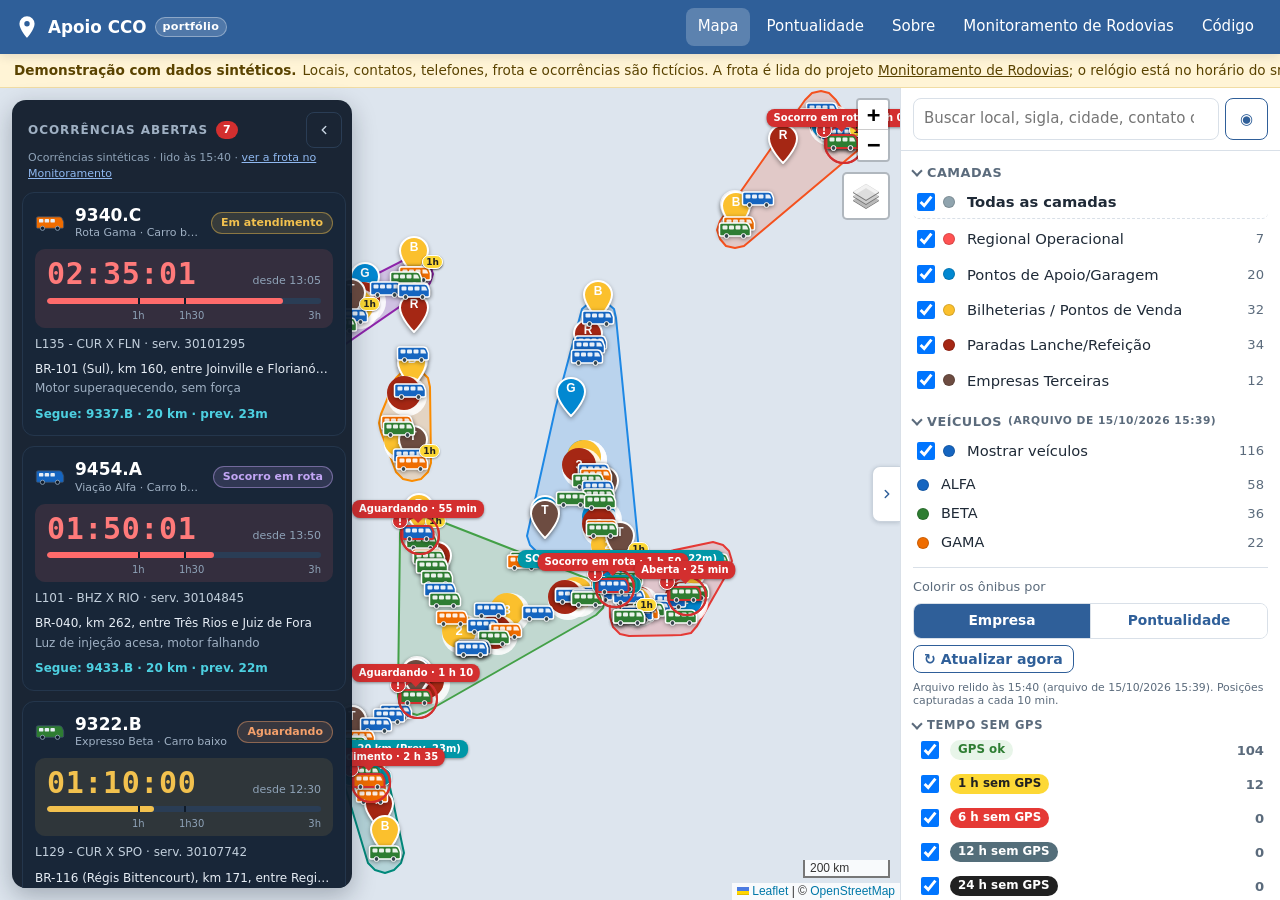
==== commit f586e6bc: "Pontualidade: ônibus coloridos pelo atraso, "Atrasados agora" e análise por período Versão de portfó" ====
--- a/index.html
+++ b/index.html
@@ -21,6 +21,7 @@
   <button class="menu-toggle" type="button" aria-label="Menu" aria-expanded="false" data-toggle="menu">&#9776;</button>
   <nav class="menu" id="menu">
     <a href="./" class="ativo">Mapa</a>
+    <a href="pontualidade.html">Pontualidade</a>
     <a href="#sobre" id="abrir-sobre">Sobre</a>
     <a href="https://danielmvr.github.io/monitoramento-rodovias-portifolio/" target="_blank" rel="noopener" title="Projeto irmão: de lá vem a frota deste mapa">Monitoramento de Rodovias</a>
     <a href="https://github.com/danielmvr/apoio-cco-portifolio" target="_blank" rel="noopener">Código</a>
@@ -50,6 +51,21 @@
       <span>Ocorrências</span><span class="painel-oc-total" id="pilula-total">0</span><span class="pilula-tempo" id="pilula-tempo"></span>
       <svg width="14" height="14" viewBox="0 0 24 24" aria-hidden="true"><path d="M9 6l6 6-6 6" fill="none" stroke="currentColor" stroke-width="2.5" stroke-linecap="round" stroke-linejoin="round"/></svg>
     </button>
+    <section class="painel-at" id="painel-at" aria-label="Serviços mais atrasados agora" hidden>
+      <div class="painel-oc-topo">
+        <h2>Atrasados agora</h2>
+        <span class="painel-oc-total" id="at-graves" title="Serviços com atraso acima de 45 min">0</span>
+        <button type="button" class="painel-oc-recolher" id="at-recolher" aria-label="Recolher a lista de atrasados" title="Recolher">
+          <svg width="14" height="14" viewBox="0 0 24 24" aria-hidden="true"><path d="M6 15l6-6 6 6" fill="none" stroke="currentColor" stroke-width="2.5" stroke-linecap="round" stroke-linejoin="round"/></svg>
+        </button>
+      </div>
+      <p class="painel-oc-info"><span id="at-info">Serviços em andamento</span> · <a href="pontualidade.html">análise do período</a></p>
+      <ol class="painel-at-lista rolagem-escura" id="at-lista"></ol>
+    </section>
+    <button type="button" class="pilula-at" id="pilula-at" aria-label="Mostrar a lista de atrasados" hidden>
+      <span>Atrasados agora</span><span class="painel-oc-total" id="pilula-at-total">0</span>
+      <svg width="14" height="14" viewBox="0 0 24 24" aria-hidden="true"><path d="M6 9l6 6 6-6" fill="none" stroke="currentColor" stroke-width="2.5" stroke-linecap="round" stroke-linejoin="round"/></svg>
+    </button>
     <button type="button" class="aba-painel" id="aba-painel" aria-controls="painel" aria-expanded="true" aria-label="Recolher o painel lateral" title="Recolher o painel lateral">
       <svg width="14" height="14" viewBox="0 0 24 24" aria-hidden="true"><path d="M9 6l6 6-6 6" fill="none" stroke="currentColor" stroke-width="2.5" stroke-linecap="round" stroke-linejoin="round"/></svg>
     </button>
@@ -74,6 +90,19 @@
           <div class="secao-corpo">
             <label class="camada-item"><input type="checkbox" id="veiculos-ligado" checked><span class="bolinha" style="background:#1565C0"></span><span>Mostrar veículos</span><span class="total" id="veiculos-total">0</span></label>
             <div id="veiculos-empresas"></div>
+            <div class="pont-bloco">
+              <span class="pont-titulo" id="pont-titulo">Colorir os ônibus por</span>
+              <div class="segmentado" role="group" aria-labelledby="pont-titulo">
+                <button type="button" data-cor-por="empresa" aria-pressed="true">Empresa</button>
+                <button type="button" data-cor-por="pontualidade" aria-pressed="false">Pontualidade</button>
+              </div>
+              <div id="pont-opcoes" hidden>
+                <div id="pont-faixas" class="pont-faixas"></div>
+                <label class="checkbox-linha pont-rotulos"><input type="checkbox" id="pont-rotulos" checked> Escrever o atraso nos ônibus fora da tolerância (acima de 20 min)</label>
+                <p class="atalhos" id="pont-info">O atraso vem do serviço do carro: da última parada registrada no arquivo de atrasos. Se o horário previsto já passou e o carro ainda não chegou, conta o tempo desde então. Tolerância: na saída da origem, até 8:59 (9 min já é atraso); nas demais paradas e na chegada, até 30 min.</p>
+                <a class="pont-link" href="pontualidade.html">Ver a análise por período</a>
+              </div>
+            </div>
             <div class="atualizar-gps">
               <button type="button" class="btn sec pequeno" id="veiculos-atualizar" title="Relê agora o arquivo de posições do Monitoramento de Rodovias">&#8635; Atualizar agora</button>
               <small class="mudo" id="veiculos-atualizar-info">Posições capturadas a cada 10 min.</small>
@@ -103,7 +132,7 @@
         </div>
         <div class="secao">
           <h3>Dicas</h3>
-          <p class="atalhos">Clique com o botão direito (ou toque e segure) em qualquer ponto do mapa para ver os apoios mais próximos ou buscar mecânicas, borracharias, postos e pedágios no OpenStreetMap. Clique num ônibus com ocorrência para ver os carros candidatos ao socorro. Use o botão &#9673; para usar a sua posição.</p>
+          <p class="atalhos">Clique com o botão direito (ou toque e segure) em qualquer ponto do mapa para ver os apoios mais próximos ou buscar mecânicas, borracharias, postos e pedágios no OpenStreetMap. Clique num ônibus com ocorrência para ver os carros candidatos ao socorro. Em Veículos, "Colorir os ônibus por: Pontualidade" mostra o atraso do serviço em andamento de cada carro. Use o botão &#9673; para usar a sua posição.</p>
         </div>
       </div>
       <div id="tela-resultados" hidden></div>
@@ -117,7 +146,7 @@
     <h2 id="sobre-titulo">Sobre esta demonstração</h2>
     <p>O <strong>Apoio CCO</strong> é um mapa de apoio ao centro de controle operacional de uma empresa de ônibus rodoviários: pontos de apoio e garagens, bilheterias, paradas de refeição, empresas terceiras e regionais, com contatos, a última posição de cada carro, as ocorrências de socorro abertas e uma busca de apoios fora do cadastro no OpenStreetMap.</p>
     <p>O sistema original é um app Django com login, perfis, cadastro, auditoria e importação de KML, hospedado em nuvem e adequado à LGPD. Esta versão de portfólio é uma página estática (HTML, CSS e JavaScript) publicada no GitHub Pages: o mesmo front-end, com as consultas ao servidor trocadas por arquivos de dados e com a lógica de posições, faixas de GPS, distâncias e previsão de chegada portada para JavaScript.</p>
-    <p><strong>Todos os dados são sintéticos</strong>, gerados por script com seed fixa. A frota (carros, placas e posições) é lida do projeto irmão <a href="https://github.com/danielmvr/monitoramento-rodovias-portifolio" target="_blank" rel="noopener">Monitoramento de Rodovias</a>, também sintético; as ocorrências referem carros dessa mesma frota. Os telefones são fictícios e os botões de WhatsApp ficam desativados. O relógio da página começa no horário do snapshot da frota e avança em tempo real.</p>
+    <p><strong>Todos os dados são sintéticos</strong>, gerados por script com seed fixa. A frota (carros, placas e posições) e as paradas do dia são lidas do projeto irmão <a href="https://github.com/danielmvr/monitoramento-rodovias-portifolio" target="_blank" rel="noopener">Monitoramento de Rodovias</a>, também sintético; as ocorrências referem carros dessa mesma frota e o histórico de pontualidade dos 28 dias anteriores é gerado aqui, com as mesmas linhas e carros. Os telefones são fictícios e os botões de WhatsApp ficam desativados. O relógio da página começa no horário do snapshot da frota e avança em tempo real.</p>
     <p><a href="https://github.com/danielmvr/apoio-cco-portifolio" target="_blank" rel="noopener">Código e documentação no GitHub</a></p>
     <div class="acoes"><button type="submit" class="btn">Fechar</button></div>
   </form>
@@ -126,6 +155,7 @@
 <script src="assets/vendor/leaflet/leaflet.js"></script>
 <script src="assets/vendor/markercluster/leaflet.markercluster.js"></script>
 <script src="assets/js/app.js"></script>
+<script src="assets/js/pontualidade-motor.js"></script>
 <script src="assets/js/dados.js"></script>
 <script src="assets/js/mapa.js"></script>
 </body>
--- a/assets/css/app.css
+++ b/assets/css/app.css
@@ -345,3 +345,42 @@
   .aba-painel { display: none; }
   .painel-oc { right: 12px; width: auto; max-height: calc(54% - 24px); }
 }
+
+/* pontualidade no mapa: cor do ônibus pela faixa de atraso do serviço, rótulo "+NN" e lista "Atrasados agora" */
+.pont-bloco { display: flex; flex-direction: column; gap: 6px; margin: 10px 0 6px; padding-top: 10px; border-top: 1px solid var(--borda); }
+.pont-titulo { font-size: .8rem; color: var(--texto-2); }
+.segmentado { display: flex; border: 1px solid var(--borda); border-radius: 8px; overflow: hidden; }
+.segmentado button { flex: 1; border: 0; background: #fff; color: var(--azul-escuro); padding: 7px 8px; font: inherit; font-size: .86rem; font-weight: 600; cursor: pointer; }
+.segmentado button + button { border-left: 1px solid var(--borda); }
+.segmentado button[aria-pressed="true"] { background: var(--azul-escuro); color: #fff; }
+.segmentado button:focus-visible { outline: 2px solid var(--azul); outline-offset: -2px; }
+.pont-faixas { display: flex; flex-direction: column; gap: 1px; margin-top: 2px; }
+.amostra-pont { width: 14px; height: 14px; border-radius: 4px; flex: none; }
+.pont-rot { flex: 1; }
+.pont-rotulos { font-weight: 500; font-size: .86rem; margin: 4px 0 0; }
+.pont-link { font-size: .86rem; font-weight: 600; }
+#pont-info { margin: 2px 0; }
+.chip-pont { display: inline-block; padding: 1px 8px; border-radius: 999px; font-size: .74rem; font-weight: 700; color: #fff; white-space: nowrap; line-height: 1.5; }
+.tooltip-veiculo .tt-pont { margin-top: 4px; max-width: 300px; white-space: normal; }
+.rotulo-at { position: absolute; left: 50%; bottom: 23px; transform: translateX(-50%); z-index: 4; color: #fff; font: 700 11px/15px system-ui, -apple-system, "Segoe UI", Roboto, Helvetica, Arial, sans-serif; padding: 1px 6px; border-radius: 7px; white-space: nowrap; box-shadow: 0 0 0 1.5px #fff, 0 1px 3px rgba(0,0,0,.35); font-variant-numeric: tabular-nums; }
+.painel-at { position: absolute; left: 12px; bottom: 12px; z-index: 500; width: 340px; max-width: calc(100% - 24px); max-height: calc(100% - 24px); display: flex; flex-direction: column; background: rgba(15,27,42,.95); color: #E6EDF5; border-radius: 14px; box-shadow: 0 8px 24px rgba(10,20,35,.28); overflow: hidden; }
+.mapa-area.com-atrasos.oc-aberto .painel-oc { max-height: calc(60% - 18px); }
+.mapa-area.com-atrasos.oc-aberto .painel-at { max-height: calc(40% - 18px); }
+.painel-at .painel-oc-total { background: #9E1C1C; }
+.painel-at-lista { list-style: none; margin: 0; flex: 1; min-height: 0; overflow-y: auto; display: flex; flex-direction: column; gap: 2px; padding: 0 6px 10px 8px; }
+.at-item { display: grid; grid-template-columns: 1fr auto; gap: 1px 10px; padding: 7px 8px; border-radius: 8px; cursor: pointer; }
+.at-item:hover { background: #182638; }
+.at-item:focus-visible, .pilula-at:focus-visible { outline: 2px solid #8FB8F0; outline-offset: 1px; }
+.at-linha { font-size: 13px; font-weight: 600; color: #fff; white-space: nowrap; overflow: hidden; text-overflow: ellipsis; }
+.at-min { display: flex; align-items: center; gap: 6px; font-size: 14px; font-weight: 700; color: #fff; font-variant-numeric: tabular-nums; }
+.at-marca { width: 10px; height: 10px; border-radius: 3px; }
+.at-sub { grid-column: 1 / -1; font-size: 12px; color: #9FB0C3; }
+.pilula-at { position: absolute; left: 12px; bottom: 12px; z-index: 500; height: 44px; display: flex; align-items: center; gap: 10px; padding: 0 14px; background: rgba(15,27,42,.95); color: #fff; border: 0; border-radius: 999px; box-shadow: 0 6px 18px rgba(10,20,35,.28); font: inherit; font-size: 13px; font-weight: 600; cursor: pointer; }
+.pilula-at .painel-oc-total { background: #9E1C1C; }
+@media (max-width: 760px) {
+  .painel-at { top: 64px; bottom: auto; right: 12px; width: auto; max-height: calc(46% - 70px); }
+  .pilula-at { top: 64px; bottom: auto; }
+  .mapa-area.com-atrasos.oc-aberto .painel-oc { max-height: calc(54% - 24px); }
+  /* no celular as duas listas não cabem juntas: com as ocorrências abertas, a de atrasados espera */
+  .mapa-area.oc-aberto .painel-at, .mapa-area.oc-aberto .pilula-at { display: none; }
+}
--- a/assets/css/portfolio.css
+++ b/assets/css/portfolio.css
@@ -13,3 +13,4 @@
 .sobre::backdrop { background: rgba(16, 32, 56, .45); }
 .sobre p { margin: 0 0 10px; }
 .sobre .acoes { display: flex; justify-content: flex-end; margin-top: 14px; }
+.portfolio .pt-filtros { top: calc(var(--topo-altura) + var(--faixa-altura)); }
